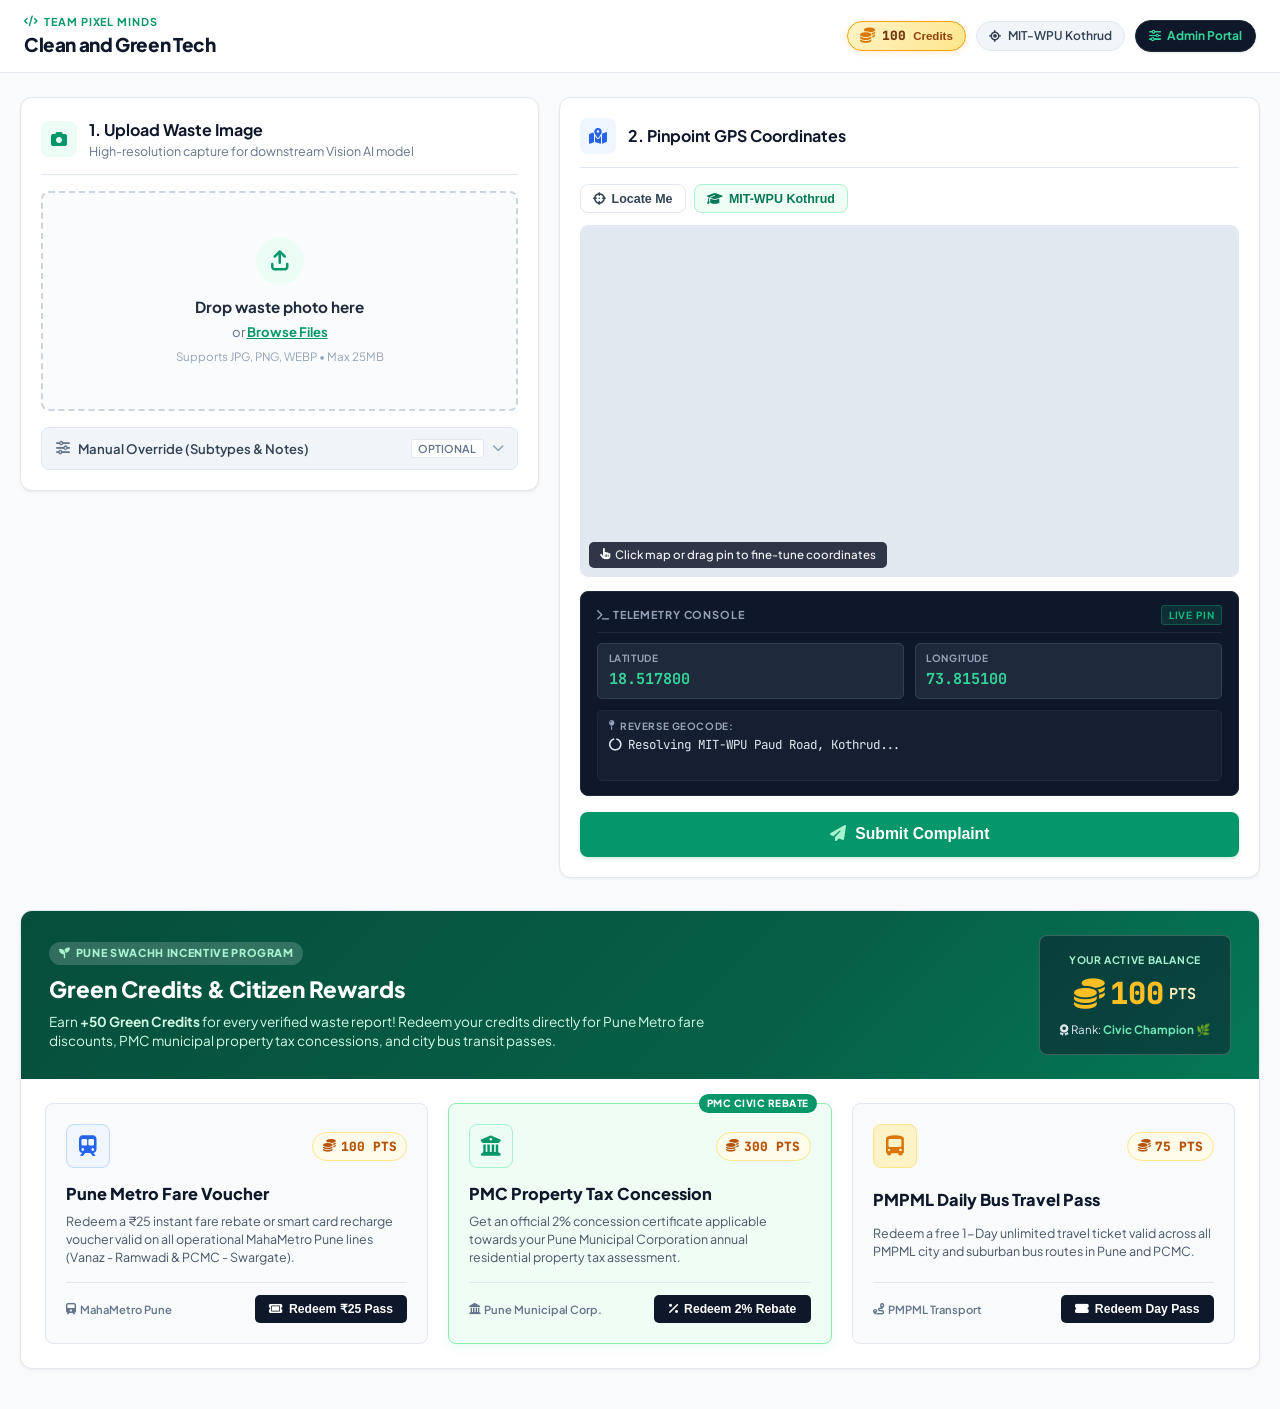
==== front end/index.html @ ad5214ac "Initial prototype release" ====
<!DOCTYPE html>
<html lang="en">
<head>
  <meta charset="UTF-8" />
  <meta name="viewport" content="width=device-width, initial-scale=1.0" />
  <title>Clean and Green Tech | Team Pixel Minds</title>

  <!-- Google Fonts: Plus Jakarta Sans & JetBrains Mono -->
  <link rel="preconnect" href="https://fonts.googleapis.com">
  <link rel="preconnect" href="https://fonts.gstatic.com" crossorigin>
  <link href="https://fonts.googleapis.com/css2?family=JetBrains+Mono:wght@400;500;700&family=Plus+Jakarta+Sans:wght@400;500;600;700;800&display=swap" rel="stylesheet">

  <!-- Leaflet CSS for OpenStreetMap -->
  <link rel="stylesheet" href="https://unpkg.com/leaflet@1.9.4/dist/leaflet.css" integrity="sha256-p4NxAoJBhIIN+hmNHrzRCf9tD/miZyoHS5obTRR9BMY=" crossorigin="" />

  <!-- Font Awesome Icons -->
  <link rel="stylesheet" href="https://cdnjs.cloudflare.com/ajax/libs/font-awesome/6.4.0/css/all.min.css" />

  <!-- Custom Stylesheet -->
  <link rel="stylesheet" href="style.css" />
</head>
<body>

  <!-- Top Navigation Header -->
  <header class="navbar">
    <div class="nav-container">
      <div class="brand">
        <div class="brand-text">
          <div class="team-tag">
            <i class="fa-solid fa-code"></i> TEAM PIXEL MINDS
          </div>
          <h1 class="brand-title">Clean and Green Tech</h1>
        </div>
      </div>
      
      <div class="nav-status-group">
        <button type="button" class="nav-credits-btn" id="btn-nav-credits" title="View & Redeem Green Credits">
          <i class="fa-solid fa-coins credits-coin-icon"></i>
          <span class="credits-count" id="nav-credit-balance">100</span>
          <span class="credits-label">Credits</span>
        </button>

        <div class="nav-location-badge">
          <i class="fa-solid fa-location-crosshairs"></i>
          <span>MIT-WPU Kothrud</span>
        </div>
        <a href="admin.html" class="nav-admin-link">
          <i class="fa-solid fa-sliders"></i> Admin Portal
        </a>
      </div>
    </div>
  </header>

  <!-- Main Content Layout -->
  <main class="main-container">

    <form id="report-form" class="dashboard-grid">

      <!-- LEFT COLUMN: Photo Upload & Vision AI Pipeline -->
      <section class="card upload-card">
        <div class="card-header">
          <div class="header-icon"><i class="fa-solid fa-camera"></i></div>
          <div>
            <h3>1. Upload Waste Image</h3>
            <p>High-resolution capture for downstream Vision AI model</p>
          </div>
        </div>

        <!-- Drag & Drop Zone -->
        <div class="upload-dropzone" id="drop-zone">
          <input type="file" id="photo-input" accept="image/*" class="file-input-hidden" />
          
          <div class="dropzone-content" id="dropzone-prompt">
            <div class="upload-icon-circle">
              <i class="fa-solid fa-arrow-up-from-bracket"></i>
            </div>
            <h4>Drop waste photo here</h4>
            <p>or <button type="button" class="btn-browse" id="btn-browse">Browse Files</button></p>
            <div class="dropzone-meta">Supports JPG, PNG, WEBP &bull; Max 25MB</div>
          </div>

          <!-- Preview Container (Hidden initially) -->
          <div class="preview-container hidden" id="preview-container">
            <img id="image-preview" src="" alt="Waste Preview" />
            <div class="preview-overlay">
              <div class="preview-details">
                <span id="preview-filename" class="filename-badge">photo.jpg</span>
                <span id="preview-filesize" class="filesize-badge">2.4 MB</span>
              </div>
              <button type="button" class="btn-remove-photo" id="btn-remove-photo" title="Remove photo">
                <i class="fa-solid fa-trash-can"></i> Remove
              </button>
            </div>
          </div>
        </div>

        <!-- EXIF GPS Notification Badge (If photo has GPS metadata) -->
        <div class="gps-photo-alert hidden" id="gps-photo-alert">
          <i class="fa-solid fa-satellite-dish"></i>
          <div>
            <strong>Photo GPS Tag Found!</strong>
            <p id="gps-photo-coords">Lat: --, Lon: --</p>
          </div>
          <button type="button" class="btn-apply-exif" id="btn-apply-exif">Sync to Pin</button>
        </div>

        <!-- Advanced Manual Classification Toggle (HIDDEN UNTIL CLICKED) -->
        <div class="advanced-section">
          <button type="button" class="btn-advanced-toggle" id="btn-toggle-advanced" aria-expanded="false">
            <span class="btn-adv-left">
              <i class="fa-solid fa-sliders"></i>
              <span>Manual Override (Subtypes & Notes)</span>
            </span>
            <span class="btn-adv-right">
              <span class="optional-tag">Optional</span>
              <i class="fa-solid fa-chevron-down chevron-icon" id="advanced-chevron"></i>
            </span>
          </button>

          <!-- Hidden Drawer for Subtypes & Notes -->
          <div class="advanced-drawer hidden" id="advanced-drawer">
            <div class="form-group">
              <label for="waste-category"><i class="fa-solid fa-tag"></i> Waste Management Subtype</label>
              <select id="waste-category" class="tech-select">
                <option value="Auto-Detect (Vision AI)" selected>Auto-Detect via Vision AI (Recommended)</option>
                <option value="Single-Use Plastic (SUP)">Single-Use Plastic (SUP / PET / HDPE)</option>
                <option value="Municipal Solid Waste (MSW)">Municipal Solid Waste (MSW) - Mixed Litter</option>
                <option value="Biodegradable / Organic">Organic & Wet Food Waste</option>
                <option value="Overflowing Dustbin / Community Bin">Overflowing Municipal Dustbin</option>
                <option value="Construction & Demolition (C&D)">Construction & Demolition Debris</option>
                <option value="E-Waste / Hazardous">E-Waste / Biomedical / Hazardous</option>
              </select>
            </div>

            <div class="form-group">
              <label for="waste-notes"><i class="fa-solid fa-align-left"></i> Extra Landmark / Context Notes</label>
              <textarea id="waste-notes" rows="2" placeholder="e.g. Near MIT-WPU Gate 3, Paud Road pavement..."></textarea>
            </div>
          </div>
        </div>

      </section>

      <!-- RIGHT COLUMN: GPS Interactive Map -->
      <section class="card map-card">
        <div class="card-header">
          <div class="header-icon map-icon"><i class="fa-solid fa-map-location-dot"></i></div>
          <div>
            <h3>2. Pinpoint GPS Coordinates</h3>
          </div>
        </div>

        <!-- Map Controls Bar -->
        <div class="map-controls">
          <button type="button" class="control-btn" id="btn-locate-me" title="Use current device GPS">
            <i class="fa-solid fa-crosshairs"></i> Locate Me
          </button>
          <button type="button" class="control-btn active-location" id="btn-reset-mit" title="Reset map to MIT-WPU Kothrud">
            <i class="fa-solid fa-graduation-cap"></i> MIT-WPU Kothrud
          </button>
        </div>

        <!-- Interactive Map Element -->
        <div class="map-wrapper">
          <div id="map"></div>
          <div class="map-hint">
            <i class="fa-solid fa-hand-pointer"></i> Click map or drag pin to fine-tune coordinates
          </div>
        </div>

        <!-- Tech Coordinates Console -->
        <div class="coords-console">
          <div class="console-header">
            <span><i class="fa-solid fa-terminal"></i> TELEMETRY CONSOLE</span>
            <span class="live-tag">LIVE PIN</span>
          </div>

          <div class="coordinates-grid">
            <div class="coord-item">
              <span class="coord-label">LATITUDE</span>
              <span class="coord-val mono" id="lat-val">18.517800</span>
            </div>
            <div class="coord-item">
              <span class="coord-label">LONGITUDE</span>
              <span class="coord-val mono" id="lng-val">73.815100</span>
            </div>
          </div>

          <div class="address-box">
            <div class="address-header">
              <span class="address-label"><i class="fa-solid fa-map-pin"></i> REVERSE GEOCODE:</span>
            </div>
            <p id="resolved-address" class="address-text mono">
              <i class="fa-solid fa-circle-notch fa-spin"></i> Resolving MIT-WPU Paud Road, Kothrud...
            </p>
          </div>
        </div>

        <!-- Submit Button Section -->
        <div class="submit-action-row">
          <button type="submit" class="btn-submit" id="btn-submit">
            <span class="btn-submit-icon"><i class="fa-solid fa-paper-plane"></i></span>
            <span class="btn-submit-text">Submit Complaint</span>
          </button>
        </div>
      </section>

    </form>

    <!-- Civic Rewards & Incentives Hub -->
    <section class="rewards-section" id="rewards-hub">
      <div class="rewards-banner">
        <div class="rewards-banner-content">
          <div class="rewards-badge-pill">
            <i class="fa-solid fa-seedling"></i> PUNE SWACHH INCENTIVE PROGRAM
          </div>
          <h2>Green Credits & Citizen Rewards</h2>
          <p>Earn <strong>+50 Green Credits</strong> for every verified waste report! Redeem your credits directly for Pune Metro fare discounts, PMC municipal property tax concessions, and city bus transit passes.</p>
        </div>
        <div class="rewards-balance-card">
          <div class="balance-label">YOUR ACTIVE BALANCE</div>
          <div class="balance-number">
            <i class="fa-solid fa-coins"></i>
            <span id="rewards-section-balance">100</span>
            <span class="balance-unit">PTS</span>
          </div>
          <div class="balance-meta">
            <i class="fa-solid fa-award"></i> Rank: <span class="tier-name">Civic Champion 🌿</span>
          </div>
        </div>
      </div>

      <!-- Redemption Marketplace -->
      <div class="rewards-grid">
        <!-- Metro Card / Fare Reward -->
        <div class="reward-item-card">
          <div class="reward-card-top">
            <div class="reward-icon metro"><i class="fa-solid fa-train-subway"></i></div>
            <span class="reward-cost"><i class="fa-solid fa-coins"></i> 100 PTS</span>
          </div>
          <h4 class="reward-title">Pune Metro Fare Voucher</h4>
          <p class="reward-desc">Redeem a ₹25 instant fare rebate or smart card recharge voucher valid on all operational MahaMetro Pune lines (Vanaz - Ramwadi & PCMC - Swargate).</p>
          <div class="reward-footer">
            <span class="reward-sponsor"><i class="fa-solid fa-train"></i> MahaMetro Pune</span>
            <button type="button" class="btn-redeem" data-reward="metro" data-cost="100">
              <i class="fa-solid fa-ticket"></i> Redeem ₹25 Pass
            </button>
          </div>
        </div>

        <!-- PMC Property Tax Concession -->
        <div class="reward-item-card featured">
          <div class="reward-featured-tag">PMC CIVIC REBATE</div>
          <div class="reward-card-top">
            <div class="reward-icon tax"><i class="fa-solid fa-building-columns"></i></div>
            <span class="reward-cost"><i class="fa-solid fa-coins"></i> 300 PTS</span>
          </div>
          <h4 class="reward-title">PMC Property Tax Concession</h4>
          <p class="reward-desc">Get an official 2% concession certificate applicable towards your Pune Municipal Corporation annual residential property tax assessment.</p>
          <div class="reward-footer">
            <span class="reward-sponsor"><i class="fa-solid fa-landmark"></i> Pune Municipal Corp.</span>
            <button type="button" class="btn-redeem" data-reward="tax" data-cost="300">
              <i class="fa-solid fa-percent"></i> Redeem 2% Rebate
            </button>
          </div>
        </div>

        <!-- PMPML Bus Pass -->
        <div class="reward-item-card">
          <div class="reward-card-top">
            <div class="reward-icon bus"><i class="fa-solid fa-bus-simple"></i></div>
            <span class="reward-cost"><i class="fa-solid fa-coins"></i> 75 PTS</span>
          </div>
          <h4 class="reward-title">PMPML Daily Bus Travel Pass</h4>
          <p class="reward-desc">Redeem a free 1-Day unlimited travel ticket valid across all PMPML city and suburban bus routes in Pune and PCMC.</p>
          <div class="reward-footer">
            <span class="reward-sponsor"><i class="fa-solid fa-route"></i> PMPML Transport</span>
            <button type="button" class="btn-redeem" data-reward="bus" data-cost="75">
              <i class="fa-solid fa-ticket-simple"></i> Redeem Day Pass
            </button>
          </div>
        </div>
      </div>
    </section>
  </main>

  <!-- Success / Complaint Summary Modal Dialog -->
  <div class="modal-backdrop hidden" id="report-modal">
    <div class="modal-card">
      <div class="modal-header">
        <div class="modal-badge-success">
          <i class="fa-solid fa-check"></i>
        </div>
        <div>
          <div class="modal-team-tag">TEAM PIXEL MINDS // CLEAN & GREEN TECH</div>
          <h3>Complaint Submitted Successfully</h3>
        </div>
        <button type="button" class="modal-close" id="btn-modal-close" aria-label="Close">&times;</button>
      </div>

      <div class="modal-body" id="modal-content">
        <!-- Injected via JavaScript -->
      </div>

      <div class="modal-footer" style="justify-content: flex-end;">
        <button type="button" class="btn-primary" id="btn-modal-done" style="width: 100%;">
          <i class="fa-solid fa-check"></i> Done (Report Another Spot)
        </button>
      </div>
    </div>
  </div>

  <!-- Voucher / Reward Redeemed Modal Dialog -->
  <div class="modal-backdrop hidden" id="voucher-modal">
    <div class="modal-card voucher-modal-card">
      <div class="modal-header">
        <div class="modal-badge-success" style="background: #fef3c7; border-color: #fcd34d; color: #b45309;">
          <i class="fa-solid fa-gift"></i>
        </div>
        <div>
          <div class="modal-team-tag">PUNE SWACHH REWARDS // CIVIC INCENTIVE</div>
          <h3 id="voucher-modal-title">Reward Voucher Generated!</h3>
        </div>
        <button type="button" class="modal-close" id="btn-voucher-close" aria-label="Close">&times;</button>
      </div>

      <div class="modal-body" id="voucher-modal-content">
        <!-- Injected via JavaScript -->
      </div>

      <div class="modal-footer" style="display: flex; justify-content: space-between; gap: 0.75rem;">
        <button type="button" class="btn-copy-code" id="btn-copy-voucher">
          <i class="fa-solid fa-copy"></i> Copy Voucher Code
        </button>
        <button type="button" class="btn-primary" id="btn-voucher-done">
          Done
        </button>
      </div>
    </div>
  </div>

  <!-- Leaflet JS -->
  <script src="https://unpkg.com/leaflet@1.9.4/dist/leaflet.js" integrity="sha256-20nQCchB9co0qIjJZRGuk2/Z9VM+kNiyxNV1lvTlZBo=" crossorigin=""></script>
  <!-- Exifr JS for reading GPS tags if present in uploaded photos -->
  <script src="https://cdn.jsdelivr.net/npm/exifr/dist/full.umd.js"></script>
  <!-- Application JS (Cache Busted) -->
  <script src="app.js?v=3.0"></script>
</body>
</html>
---- front end/style.css ----
/* ==========================================================================
   Clean and Green Tech — Team Pixel Minds
   Engineering-Grade Geo-Spatial Waste Spotter Interface
   ========================================================================== */

:root {
  --primary: #059669;
  --primary-dark: #047857;
  --primary-light: #ecfdf5;
  --primary-border: #a7f3d0;
  --primary-glow: rgba(5, 150, 105, 0.15);

  --slate-900: #0f172a;
  --slate-800: #1e293b;
  --slate-700: #334155;
  --slate-600: #475569;
  --slate-500: #64748b;
  --slate-400: #94a3b8;
  --slate-200: #e2e8f0;
  --slate-100: #f1f5f9;
  --slate-50:  #f8fafc;

  --accent-blue: #2563eb;
  --accent-amber: #d97706;
  --accent-amber-light: #fef3c7;
  --danger: #dc2626;

  --font-sans: 'Plus Jakarta Sans', -apple-system, BlinkMacSystemFont, 'Segoe UI', Roboto, sans-serif;
  --font-mono: 'JetBrains Mono', 'SFMono-Regular', Consolas, Menlo, monospace;

  --radius-lg: 12px;
  --radius-md: 8px;
  --radius-sm: 5px;

  --shadow-card: 0 1px 3px 0 rgba(15, 23, 42, 0.06), 0 1px 2px -1px rgba(15, 23, 42, 0.04);
  --shadow-hover: 0 4px 12px -2px rgba(15, 23, 42, 0.08), 0 2px 4px -2px rgba(15, 23, 42, 0.04);
  --shadow-modal: 0 20px 25px -5px rgba(15, 23, 42, 0.15), 0 8px 10px -6px rgba(15, 23, 42, 0.1);
}

* {
  box-sizing: border-box;
  margin: 0;
  padding: 0;
}

body {
  font-family: var(--font-sans);
  background-color: var(--slate-50);
  color: var(--slate-900);
  line-height: 1.5;
  min-height: 100vh;
  display: flex;
  flex-direction: column;
  -webkit-font-smoothing: antialiased;
}

.mono {
  font-family: var(--font-mono);
}

/* ==========================================================================
   Header & Navbar
   ========================================================================== */
.navbar {
  background: #ffffff;
  border-bottom: 1px solid var(--slate-200);
  padding: 0.85rem 1.5rem;
  position: sticky;
  top: 0;
  z-index: 1000;
}

.nav-container {
  max-width: 1280px;
  margin: 0 auto;
  display: flex;
  align-items: center;
  justify-content: space-between;
}

.brand {
  display: flex;
  align-items: center;
  gap: 0.85rem;
}

.brand-badge {
  width: 38px;
  height: 38px;
  background: var(--slate-900);
  color: #10b981;
  border-radius: var(--radius-md);
  display: flex;
  align-items: center;
  justify-content: center;
  font-size: 1.15rem;
  border: 1px solid var(--slate-700);
  box-shadow: 0 2px 5px rgba(0,0,0,0.08);
}

.team-tag {
  font-size: 0.68rem;
  font-weight: 700;
  letter-spacing: 0.08em;
  color: var(--primary);
  display: flex;
  align-items: center;
  gap: 0.35rem;
  text-transform: uppercase;
}

.brand-title {
  font-size: 1.18rem;
  font-weight: 800;
  color: var(--slate-900);
  letter-spacing: -0.02em;
}

.nav-status-group {
  display: flex;
  align-items: center;
  gap: 0.65rem;
}

.nav-location-badge {
  display: flex;
  align-items: center;
  gap: 0.4rem;
  background: var(--slate-100);
  border: 1px solid var(--slate-200);
  color: var(--slate-700);
  font-size: 0.75rem;
  font-weight: 600;
  padding: 0.3rem 0.75rem;
  border-radius: 999px;
}

.nav-admin-link {
  text-decoration: none;
  display: flex;
  align-items: center;
  gap: 0.4rem;
  background: var(--slate-900);
  border: 1px solid var(--slate-800);
  color: #34d399;
  font-size: 0.75rem;
  font-weight: 700;
  padding: 0.35rem 0.8rem;
  border-radius: 999px;
  box-shadow: 0 1px 3px rgba(0,0,0,0.1);
  transition: all 0.12s ease;
}

.nav-admin-link:hover {
  background: #047857;
  color: #ffffff;
}

/* ==========================================================================
   Main Container
   ========================================================================== */
.main-container {
  max-width: 1280px;
  margin: 1.5rem auto 2.5rem;
  padding: 0 1.25rem;
  flex: 1;
  width: 100%;
}

/* ==========================================================================
   2-Column Layout
   ========================================================================== */
.dashboard-grid {
  display: grid;
  grid-template-columns: 1fr 1.35fr;
  gap: 1.25rem;
  align-items: start;
}

@media (max-width: 960px) {
  .dashboard-grid {
    grid-template-columns: 1fr;
  }
}

/* Cards */
.card {
  background: #ffffff;
  border: 1px solid var(--slate-200);
  border-radius: var(--radius-lg);
  padding: 1.25rem;
  box-shadow: var(--shadow-card);
}

.card-header {
  display: flex;
  align-items: center;
  gap: 0.75rem;
  margin-bottom: 1rem;
  padding-bottom: 0.85rem;
  border-bottom: 1px solid var(--slate-200);
}

.header-icon {
  width: 36px;
  height: 36px;
  background: var(--primary-light);
  color: var(--primary);
  border-radius: var(--radius-md);
  display: flex;
  align-items: center;
  justify-content: center;
  font-size: 1rem;
}

.header-icon.map-icon {
  background: #eff6ff;
  color: var(--accent-blue);
}

.card-header h3 {
  font-size: 1rem;
  font-weight: 700;
  color: var(--slate-900);
}

.card-header p {
  font-size: 0.78rem;
  color: var(--slate-500);
}

/* ==========================================================================
   Drop Zone & Photo Upload
   ========================================================================== */
.upload-dropzone {
  border: 2px dashed #cbd5e1;
  border-radius: var(--radius-md);
  padding: 1.75rem 1rem;
  text-align: center;
  background-color: #fafbfc;
  cursor: pointer;
  transition: all 0.15s ease-out;
  position: relative;
  overflow: hidden;
  min-height: 220px;
  display: flex;
  align-items: center;
  justify-content: center;
}

.upload-dropzone:hover {
  border-color: var(--primary);
  background-color: #f0fdf4;
}

.upload-dropzone.drag-active {
  border-color: var(--primary);
  background-color: #ecfdf5;
  transform: scale(0.99);
}

.file-input-hidden {
  display: none;
}

.upload-icon-circle {
  width: 48px;
  height: 48px;
  margin: 0 auto 0.65rem;
  background: var(--primary-light);
  color: var(--primary);
  border-radius: 50%;
  display: flex;
  align-items: center;
  justify-content: center;
  font-size: 1.25rem;
}

.dropzone-content h4 {
  font-size: 0.95rem;
  font-weight: 700;
  color: var(--slate-800);
  margin-bottom: 0.2rem;
}

.dropzone-content p {
  font-size: 0.82rem;
  color: var(--slate-500);
}

.btn-browse {
  background: none;
  border: none;
  color: var(--primary);
  font-weight: 700;
  font-family: inherit;
  font-size: inherit;
  text-decoration: underline;
  cursor: pointer;
}

.dropzone-meta {
  font-size: 0.72rem;
  color: var(--slate-400);
  margin-top: 0.4rem;
}

/* Preview Area */
.preview-container {
  width: 100%;
}

.preview-container img {
  width: 100%;
  max-height: 240px;
  object-fit: cover;
  border-radius: var(--radius-sm);
  display: block;
}

.preview-overlay {
  display: flex;
  justify-content: space-between;
  align-items: center;
  margin-top: 0.6rem;
  padding: 0.45rem 0.65rem;
  background: var(--slate-100);
  border-radius: var(--radius-sm);
  border: 1px solid var(--slate-200);
}

.preview-details {
  display: flex;
  gap: 0.5rem;
  align-items: center;
  overflow: hidden;
}

.filename-badge {
  font-size: 0.75rem;
  font-weight: 600;
  color: var(--slate-700);
  white-space: nowrap;
  overflow: hidden;
  text-overflow: ellipsis;
  max-width: 150px;
}

.filesize-badge {
  font-family: var(--font-mono);
  font-size: 0.7rem;
  background: var(--slate-200);
  padding: 0.1rem 0.35rem;
  border-radius: 3px;
  color: var(--slate-600);
}

.btn-remove-photo {
  background: #fee2e2;
  color: var(--danger);
  border: 1px solid #fecaca;
  padding: 0.25rem 0.55rem;
  border-radius: var(--radius-sm);
  font-size: 0.72rem;
  font-weight: 600;
  cursor: pointer;
  transition: all 0.1s ease;
}

.btn-remove-photo:hover {
  background: #fca5a5;
  color: #991b1b;
}

.btn-remove-photo:active {
  transform: scale(0.96);
}

/* GPS Photo Alert */
.gps-photo-alert {
  display: flex;
  align-items: center;
  justify-content: space-between;
  background: var(--accent-amber-light);
  border: 1px solid #fde68a;
  padding: 0.65rem 0.85rem;
  border-radius: var(--radius-md);
  margin-top: 0.85rem;
  gap: 0.75rem;
}

.gps-photo-alert i {
  font-size: 1.1rem;
  color: var(--accent-amber);
}

.gps-photo-alert strong {
  display: block;
  font-size: 0.78rem;
  color: #92400e;
}

.gps-photo-alert p {
  font-family: var(--font-mono);
  font-size: 0.72rem;
  color: #b45309;
}

.btn-apply-exif {
  background: var(--accent-amber);
  color: white;
  border: none;
  padding: 0.3rem 0.65rem;
  border-radius: var(--radius-sm);
  font-size: 0.72rem;
  font-weight: 700;
  cursor: pointer;
  white-space: nowrap;
  transition: transform 0.08s ease;
}

.btn-apply-exif:active {
  transform: scale(0.95);
}

/* ==========================================================================
   Advanced Accordion Toggle Button
   ========================================================================== */
.advanced-section {
  margin-top: 1rem;
}

.btn-advanced-toggle {
  width: 100%;
  display: flex;
  align-items: center;
  justify-content: space-between;
  background: var(--slate-100);
  border: 1px solid var(--slate-200);
  border-radius: var(--radius-md);
  padding: 0.7rem 0.85rem;
  cursor: pointer;
  font-family: inherit;
  font-size: 0.82rem;
  font-weight: 600;
  color: var(--slate-700);
  transition: all 0.12s cubic-bezier(0.16, 1, 0.3, 1);
}

.btn-advanced-toggle:hover {
  background: #e2e8f0;
  color: var(--slate-900);
}

.btn-advanced-toggle:active {
  transform: scale(0.99);
}

.btn-adv-left {
  display: flex;
  align-items: center;
  gap: 0.5rem;
}

.btn-adv-left i {
  color: var(--slate-500);
  font-size: 0.9rem;
}

.btn-adv-right {
  display: flex;
  align-items: center;
  gap: 0.5rem;
}

.optional-tag {
  font-size: 0.68rem;
  font-weight: 600;
  text-transform: uppercase;
  background: #ffffff;
  color: var(--slate-500);
  border: 1px solid var(--slate-200);
  padding: 0.1rem 0.4rem;
  border-radius: 3px;
}

.chevron-icon {
  font-size: 0.75rem;
  color: var(--slate-400);
  transition: transform 0.2s cubic-bezier(0.34, 1.56, 0.64, 1);
}

.chevron-icon.rotate-180 {
  transform: rotate(180deg);
}

/* Hidden Drawer for Subtypes & Notes */
.advanced-drawer {
  background: #fafbfc;
  border: 1px solid var(--slate-200);
  border-top: none;
  border-radius: 0 0 var(--radius-md) var(--radius-md);
  padding: 1rem 0.85rem;
  display: flex;
  flex-direction: column;
  gap: 0.85rem;
  animation: drawerSlide 0.18s cubic-bezier(0.16, 1, 0.3, 1);
}

@keyframes drawerSlide {
  from { opacity: 0; transform: translateY(-6px); }
  to { opacity: 1; transform: translateY(0); }
}

.form-group {
  display: flex;
  flex-direction: column;
  gap: 0.35rem;
}

.form-group label {
  font-size: 0.78rem;
  font-weight: 700;
  color: var(--slate-700);
  display: flex;
  align-items: center;
  gap: 0.35rem;
}

.tech-select,
textarea {
  width: 100%;
  padding: 0.55rem 0.75rem;
  border: 1px solid var(--slate-200);
  border-radius: var(--radius-sm);
  font-family: inherit;
  font-size: 0.82rem;
  color: var(--slate-900);
  background-color: #ffffff;
  transition: border-color 0.12s ease, box-shadow 0.12s ease;
}

.tech-select:focus,
textarea:focus {
  outline: none;
  border-color: var(--primary);
  box-shadow: 0 0 0 2px var(--primary-glow);
}

/* ==========================================================================
   Map & Coordinates Console
   ========================================================================== */
.map-controls {
  display: flex;
  gap: 0.5rem;
  margin-bottom: 0.75rem;
}

.control-btn {
  background-color: #ffffff;
  border: 1px solid var(--slate-200);
  padding: 0.4rem 0.75rem;
  border-radius: var(--radius-md);
  font-size: 0.78rem;
  font-weight: 600;
  color: var(--slate-700);
  cursor: pointer;
  display: flex;
  align-items: center;
  gap: 0.4rem;
  transition: all 0.08s cubic-bezier(0.2, 0.8, 0.2, 1);
}

.control-btn:hover {
  background-color: var(--slate-100);
  color: var(--slate-900);
}

.control-btn:active {
  transform: translateY(1px) scale(0.97);
}

.control-btn.active-location {
  background-color: #f0fdf4;
  border-color: var(--primary-border);
  color: var(--primary-dark);
}

.map-wrapper {
  position: relative;
  border-radius: var(--radius-md);
  overflow: hidden;
  border: 1px solid var(--slate-200);
}

#map {
  width: 100%;
  height: 350px;
  background-color: #e2e8f0;
}

.map-hint {
  position: absolute;
  bottom: 8px;
  left: 8px;
  background: rgba(15, 23, 42, 0.85);
  backdrop-filter: blur(4px);
  color: #f8fafc;
  padding: 0.28rem 0.65rem;
  border-radius: var(--radius-sm);
  font-size: 0.72rem;
  font-weight: 500;
  pointer-events: none;
  z-index: 800;
  display: flex;
  align-items: center;
  gap: 0.35rem;
}

/* Telemetry Coordinates Console */
.coords-console {
  margin-top: 0.85rem;
  background: var(--slate-900);
  color: #f8fafc;
  border-radius: var(--radius-md);
  padding: 0.85rem 1rem;
  border: 1px solid var(--slate-800);
}

.console-header {
  display: flex;
  justify-content: space-between;
  align-items: center;
  font-size: 0.68rem;
  font-weight: 700;
  letter-spacing: 0.08em;
  color: var(--slate-400);
  margin-bottom: 0.65rem;
  padding-bottom: 0.4rem;
  border-bottom: 1px solid var(--slate-800);
}

.live-tag {
  color: #10b981;
  background: rgba(16, 185, 129, 0.15);
  border: 1px solid rgba(16, 185, 129, 0.3);
  padding: 0.1rem 0.4rem;
  border-radius: 3px;
  font-size: 0.62rem;
}

.coordinates-grid {
  display: grid;
  grid-template-columns: 1fr 1fr;
  gap: 0.65rem;
  margin-bottom: 0.65rem;
}

.coord-item {
  background: var(--slate-800);
  border: 1px solid #334155;
  padding: 0.45rem 0.65rem;
  border-radius: var(--radius-sm);
}

.coord-label {
  font-size: 0.62rem;
  font-weight: 700;
  color: var(--slate-400);
  letter-spacing: 0.06em;
  display: block;
}

.coord-val {
  font-size: 0.95rem;
  font-weight: 700;
  color: #34d399;
}

.address-box {
  background: rgba(30, 41, 59, 0.5);
  border-radius: var(--radius-sm);
  padding: 0.5rem 0.65rem;
  border: 1px solid var(--slate-800);
}

.address-label {
  font-size: 0.62rem;
  font-weight: 700;
  color: var(--slate-400);
  letter-spacing: 0.06em;
  display: flex;
  align-items: center;
  gap: 0.3rem;
  margin-bottom: 0.2rem;
}

.address-text {
  font-size: 0.78rem;
  color: #e2e8f0;
  min-height: 2.2rem;
  line-height: 1.35;
}

/* ==========================================================================
   Submit Complaint Button (Snappy microphysics)
   ========================================================================== */
.submit-action-row {
  margin-top: 1rem;
}

.btn-submit {
  width: 100%;
  padding: 0.85rem 1.25rem;
  background: var(--primary);
  color: #ffffff;
  border: none;
  border-radius: var(--radius-md);
  font-size: 0.98rem;
  font-weight: 700;
  cursor: pointer;
  display: flex;
  align-items: center;
  justify-content: center;
  gap: 0.6rem;
  box-shadow: 0 2px 4px rgba(5, 150, 105, 0.2);
  transition: transform 0.08s cubic-bezier(0.2, 0.8, 0.2, 1), background-color 0.12s ease;
}

.btn-submit:hover {
  background: var(--primary-dark);
}

.btn-submit:active {
  transform: translateY(2px) scale(0.985);
  box-shadow: 0 1px 2px rgba(5, 150, 105, 0.1);
}

.btn-submit-icon {
  font-size: 1rem;
  color: #a7f3d0;
}

/* ==========================================================================
   Snappy Micro-Loading Screen
   ========================================================================== */
.modal-backdrop {
  position: fixed;
  inset: 0;
  background: rgba(15, 23, 42, 0.7);
  backdrop-filter: blur(5px);
  display: flex;
  align-items: center;
  justify-content: center;
  z-index: 2000;
  padding: 1rem;
}

.loading-card {
  background: var(--slate-900);
  border: 1px solid var(--slate-700);
  width: 100%;
  max-width: 440px;
  border-radius: var(--radius-lg);
  padding: 1.75rem 1.5rem;
  box-shadow: var(--shadow-modal);
  text-align: center;
  animation: quickPop 0.15s cubic-bezier(0.16, 1, 0.3, 1);
}

@keyframes quickPop {
  from { opacity: 0; transform: scale(0.96); }
  to { opacity: 1; transform: scale(1); }
}

.loading-radar {
  position: relative;
  width: 64px;
  height: 64px;
  margin: 0 auto 1rem;
  display: flex;
  align-items: center;
  justify-content: center;
}

.radar-circle {
  position: absolute;
  inset: 0;
  border: 2px solid var(--primary);
  border-radius: 50%;
  animation: radarPulse 1.2s infinite ease-out;
}

.radar-circle.circle-2 {
  animation-delay: 0.5s;
}

@keyframes radarPulse {
  0% { transform: scale(0.4); opacity: 1; }
  100% { transform: scale(1.3); opacity: 0; }
}

.loader-brain-icon {
  font-size: 1.4rem;
  color: #34d399;
  z-index: 2;
}

.loading-title {
  font-size: 1.05rem;
  font-weight: 700;
  color: #ffffff;
  margin-bottom: 0.25rem;
}

.loading-desc {
  font-size: 0.78rem;
  color: var(--slate-400);
  margin-bottom: 1rem;
}

.progress-bar-track {
  width: 100%;
  height: 6px;
  background: var(--slate-800);
  border-radius: 999px;
  overflow: hidden;
  margin-bottom: 1rem;
}

.progress-bar-fill {
  height: 100%;
  width: 0%;
  background: linear-gradient(90deg, #10b981, #34d399);
  transition: width 0.25s cubic-bezier(0.4, 0, 0.2, 1);
}

.loading-terminal {
  background: #090d16;
  border: 1px solid #1e293b;
  border-radius: var(--radius-sm);
  padding: 0.6rem 0.75rem;
  font-size: 0.72rem;
  color: #10b981;
  text-align: left;
  line-height: 1.4;
  min-height: 48px;
}

/* ==========================================================================
   Complaint Summary Modal Dialog
   ========================================================================== */
.modal-card {
  background: #ffffff;
  width: 100%;
  max-width: 520px;
  border-radius: var(--radius-lg);
  box-shadow: var(--shadow-modal);
  overflow: hidden;
  animation: quickPop 0.18s cubic-bezier(0.16, 1, 0.3, 1);
}

.modal-header {
  padding: 1rem 1.25rem;
  display: flex;
  align-items: center;
  gap: 0.75rem;
  border-bottom: 1px solid var(--slate-200);
  position: relative;
}

.modal-badge-success {
  width: 36px;
  height: 36px;
  background: #f0fdf4;
  border: 1px solid var(--primary-border);
  color: var(--primary);
  border-radius: 50%;
  display: flex;
  align-items: center;
  justify-content: center;
  font-size: 1rem;
}

.modal-team-tag {
  font-family: var(--font-mono);
  font-size: 0.65rem;
  font-weight: 700;
  color: var(--primary);
  letter-spacing: 0.05em;
}

.modal-header h3 {
  font-size: 1.05rem;
  font-weight: 700;
  color: var(--slate-900);
}

.modal-close {
  position: absolute;
  right: 1.25rem;
  top: 1rem;
  background: none;
  border: none;
  font-size: 1.4rem;
  color: var(--slate-400);
  cursor: pointer;
  line-height: 1;
}

.modal-close:hover {
  color: var(--slate-900);
}

.modal-body {
  padding: 1.25rem;
  max-height: 60vh;
  overflow-y: auto;
}

.modal-footer {
  padding: 0.85rem 1.25rem;
  background: var(--slate-50);
  border-top: 1px solid var(--slate-200);
  display: flex;
  justify-content: flex-end;
  gap: 0.65rem;
}

.btn-secondary {
  background: #ffffff;
  border: 1px solid var(--slate-200);
  color: var(--slate-700);
  padding: 0.45rem 0.85rem;
  border-radius: var(--radius-md);
  font-weight: 600;
  font-size: 0.82rem;
  cursor: pointer;
  transition: all 0.08s ease;
}

.btn-secondary:hover {
  background: var(--slate-100);
}

.btn-secondary:active {
  transform: scale(0.97);
}

.btn-primary {
  background: var(--primary);
  border: none;
  color: #ffffff;
  padding: 0.45rem 1.15rem;
  border-radius: var(--radius-md);
  font-weight: 600;
  font-size: 0.82rem;
  cursor: pointer;
  transition: all 0.08s ease;
}

.btn-primary:hover {
  background: var(--primary-dark);
}

.btn-primary:active {
  transform: scale(0.97);
}

.hidden {
  display: none !important;
}

/* Custom Marker Styling */
.custom-pin-icon {
  background: #dc2626;
  border: 2px solid white;
  color: white;
  width: 32px !important;
  height: 32px !important;
  border-radius: 50% 50% 50% 0;
  transform: rotate(-45deg);
  display: flex;
  align-items: center;
  justify-content: center;
  box-shadow: 0 4px 8px rgba(0, 0, 0, 0.25);
}

.custom-pin-icon i {
  transform: rotate(45deg);
  font-size: 13px;
}

/* ==========================================================================
   Civic Rewards & Green Credits System
   ========================================================================== */

/* Navbar Credits Button */
.nav-credits-btn {
  display: inline-flex;
  align-items: center;
  gap: 0.45rem;
  background: linear-gradient(135deg, #fef3c7 0%, #fde68a 100%);
  border: 1px solid #f59e0b;
  color: #92400e;
  padding: 0.35rem 0.75rem;
  border-radius: 999px;
  font-weight: 700;
  font-size: 0.8rem;
  cursor: pointer;
  transition: all 0.2s cubic-bezier(0.16, 1, 0.3, 1);
  box-shadow: 0 2px 6px rgba(245, 158, 11, 0.2);
}

.nav-credits-btn:hover {
  transform: translateY(-1px);
  box-shadow: 0 4px 12px rgba(245, 158, 11, 0.35);
  background: linear-gradient(135deg, #fde68a 0%, #fcd34d 100%);
}

.credits-coin-icon {
  color: #d97706;
  font-size: 0.95rem;
  animation: coinGlow 2.5s infinite ease-in-out;
}

@keyframes coinGlow {
  0%, 100% { transform: scale(1); }
  50% { transform: scale(1.18); filter: drop-shadow(0 0 4px #f59e0b); }
}

.credits-count {
  font-family: var(--font-mono);
  font-weight: 800;
  color: #78350f;
}

.credits-label {
  font-size: 0.72rem;
  color: #92400e;
}

/* Rewards Section Layout */
.rewards-section {
  margin-top: 2rem;
  background: #ffffff;
  border: 1px solid var(--slate-200);
  border-radius: var(--radius-lg);
  overflow: hidden;
  box-shadow: var(--shadow-card);
}

.rewards-banner {
  background: linear-gradient(135deg, #064e3b 0%, #065f46 60%, #047857 100%);
  color: #ffffff;
  padding: 1.5rem 1.75rem;
  display: flex;
  align-items: center;
  justify-content: space-between;
  flex-wrap: wrap;
  gap: 1.25rem;
}

.rewards-banner-content {
  max-width: 680px;
}

.rewards-badge-pill {
  display: inline-flex;
  align-items: center;
  gap: 0.35rem;
  background: rgba(255, 255, 255, 0.18);
  backdrop-filter: blur(4px);
  padding: 0.2rem 0.6rem;
  border-radius: 999px;
  font-size: 0.68rem;
  font-weight: 800;
  letter-spacing: 0.06em;
  color: #a7f3d0;
  margin-bottom: 0.5rem;
}

.rewards-banner h2 {
  font-size: 1.4rem;
  font-weight: 800;
  margin-bottom: 0.35rem;
  color: #ffffff;
}

.rewards-banner p {
  font-size: 0.85rem;
  color: #d1fae5;
  line-height: 1.45;
}

.rewards-balance-card {
  background: rgba(15, 23, 42, 0.5);
  border: 1px solid rgba(255, 255, 255, 0.2);
  border-radius: var(--radius-md);
  padding: 1rem 1.25rem;
  text-align: center;
  min-width: 190px;
}

.balance-label {
  font-size: 0.65rem;
  font-weight: 700;
  color: #a7f3d0;
  letter-spacing: 0.06em;
  margin-bottom: 0.25rem;
}

.balance-number {
  font-family: var(--font-mono);
  font-size: 1.9rem;
  font-weight: 800;
  color: #fbbf24;
  display: flex;
  align-items: center;
  justify-content: center;
  gap: 0.35rem;
}

.balance-unit {
  font-size: 0.95rem;
  color: #fef3c7;
  font-weight: 700;
}

.balance-meta {
  font-size: 0.72rem;
  color: #e2e8f0;
  margin-top: 0.25rem;
}

.tier-name {
  font-weight: 700;
  color: #6ee7b7;
}

/* Rewards Grid */
.rewards-grid {
  display: grid;
  grid-template-columns: repeat(3, 1fr);
  gap: 1.25rem;
  padding: 1.5rem;
}

@media (max-width: 900px) {
  .rewards-grid {
    grid-template-columns: 1fr;
  }
}

.reward-item-card {
  background: #f8fafc;
  border: 1px solid var(--slate-200);
  border-radius: var(--radius-md);
  padding: 1.25rem;
  display: flex;
  flex-direction: column;
  justify-content: space-between;
  position: relative;
  transition: all 0.2s ease;
}

.reward-item-card:hover {
  transform: translateY(-2px);
  box-shadow: 0 6px 16px rgba(0, 0, 0, 0.06);
  border-color: #cbd5e1;
}

.reward-item-card.featured {
  background: #f0fdf4;
  border-color: #86efac;
  box-shadow: 0 4px 12px rgba(16, 185, 129, 0.08);
}

.reward-featured-tag {
  position: absolute;
  top: -10px;
  right: 14px;
  background: #059669;
  color: #ffffff;
  font-size: 0.62rem;
  font-weight: 800;
  padding: 2px 8px;
  border-radius: 999px;
  letter-spacing: 0.05em;
}

.reward-card-top {
  display: flex;
  align-items: center;
  justify-content: space-between;
  margin-bottom: 0.85rem;
}

.reward-icon {
  width: 44px;
  height: 44px;
  border-radius: var(--radius-md);
  display: flex;
  align-items: center;
  justify-content: center;
  font-size: 1.25rem;
}

.reward-icon.metro {
  background: #eff6ff;
  color: #2563eb;
  border: 1px solid #bfdbfe;
}

.reward-icon.tax {
  background: #ecfdf5;
  color: #059669;
  border: 1px solid #a7f3d0;
}

.reward-icon.bus {
  background: #fef3c7;
  color: #d97706;
  border: 1px solid #fde68a;
}

.reward-cost {
  font-family: var(--font-mono);
  font-size: 0.8rem;
  font-weight: 800;
  color: #b45309;
  background: #fffbeb;
  border: 1px solid #fde68a;
  padding: 0.25rem 0.6rem;
  border-radius: 999px;
  display: inline-flex;
  align-items: center;
  gap: 0.3rem;
}

.reward-title {
  font-size: 1.02rem;
  font-weight: 800;
  color: var(--slate-900);
  margin-bottom: 0.35rem;
}

.reward-desc {
  font-size: 0.78rem;
  color: var(--slate-600);
  line-height: 1.45;
  margin-bottom: 1rem;
}

.reward-footer {
  display: flex;
  align-items: center;
  justify-content: space-between;
  gap: 0.5rem;
  padding-top: 0.75rem;
  border-top: 1px solid var(--slate-200);
}

.reward-sponsor {
  font-size: 0.7rem;
  color: var(--slate-500);
  font-weight: 600;
  display: flex;
  align-items: center;
  gap: 0.25rem;
}

.btn-redeem {
  background: var(--slate-900);
  color: #ffffff;
  border: none;
  font-size: 0.76rem;
  font-weight: 700;
  padding: 0.45rem 0.9rem;
  border-radius: var(--radius-sm);
  cursor: pointer;
  display: inline-flex;
  align-items: center;
  gap: 0.35rem;
  transition: all 0.15s ease;
}

.btn-redeem:hover:not(:disabled) {
  background: var(--primary);
  transform: translateY(-1px);
}

.btn-redeem:disabled {
  background: #e2e8f0;
  color: #94a3b8;
  cursor: not-allowed;
  border: 1px solid #cbd5e1;
}

/* Post-Submission Modal Credits Award Banner */
.credits-award-box {
  margin-top: 0.85rem;
  background: linear-gradient(135deg, #f0fdf4 0%, #dcfce7 100%);
  border: 1.5px dashed #22c55e;
  border-radius: var(--radius-md);
  padding: 0.75rem 1rem;
  text-align: center;
  animation: awardPulse 0.4s ease-out;
}

@keyframes awardPulse {
  0% { transform: scale(0.95); opacity: 0; }
  100% { transform: scale(1); opacity: 1; }
}

.credits-award-title {
  color: #15803d;
  font-weight: 800;
  font-size: 0.9rem;
  display: flex;
  align-items: center;
  justify-content: center;
  gap: 0.35rem;
  margin-bottom: 0.2rem;
}

.credits-award-desc {
  font-size: 0.74rem;
  color: #166534;
}

.btn-view-rewards-inline {
  display: inline-block;
  margin-top: 0.45rem;
  background: #16a34a;
  color: #ffffff;
  border: none;
  font-size: 0.72rem;
  font-weight: 700;
  padding: 0.3rem 0.75rem;
  border-radius: 999px;
  cursor: pointer;
  transition: all 0.15s ease;
}

.btn-view-rewards-inline:hover {
  background: #15803d;
}

/* Voucher Modal Styling */
.voucher-modal-card {
  max-width: 480px;
}

.voucher-certificate {
  background: #ffffff;
  border: 2px dashed #cbd5e1;
  border-radius: var(--radius-md);
  padding: 1.25rem;
  text-align: center;
  position: relative;
}

.voucher-seal {
  width: 48px;
  height: 48px;
  background: #fef3c7;
  color: #b45309;
  border: 2px solid #f59e0b;
  border-radius: 50%;
  display: flex;
  align-items: center;
  justify-content: center;
  font-size: 1.4rem;
  margin: 0 auto 0.5rem;
}

.voucher-title {
  font-size: 1.1rem;
  font-weight: 800;
  color: var(--slate-900);
  margin-bottom: 0.25rem;
}

.voucher-desc {
  font-size: 0.8rem;
  color: var(--slate-600);
  margin-bottom: 1rem;
}

.voucher-code-box {
  background: #0f172a;
  color: #38bdf8;
  padding: 0.75rem 1rem;
  border-radius: var(--radius-sm);
  font-family: var(--font-mono);
  font-size: 1.3rem;
  font-weight: 800;
  letter-spacing: 0.12em;
  margin-bottom: 0.75rem;
  user-select: all;
  border: 1px solid #1e293b;
}

.voucher-instructions {
  font-size: 0.74rem;
  color: var(--slate-500);
  background: #f8fafc;
  padding: 0.6rem 0.75rem;
  border-radius: var(--radius-sm);
  line-height: 1.4;
  text-align: left;
}

.btn-copy-code {
  background: #f1f5f9;
  border: 1px solid #cbd5e1;
  color: var(--slate-700);
  padding: 0.45rem 0.95rem;
  border-radius: var(--radius-md);
  font-weight: 700;
  font-size: 0.8rem;
  cursor: pointer;
  display: inline-flex;
  align-items: center;
  gap: 0.35rem;
  transition: all 0.15s ease;
}

.btn-copy-code:hover {
  background: #e2e8f0;
  color: var(--slate-900);
}
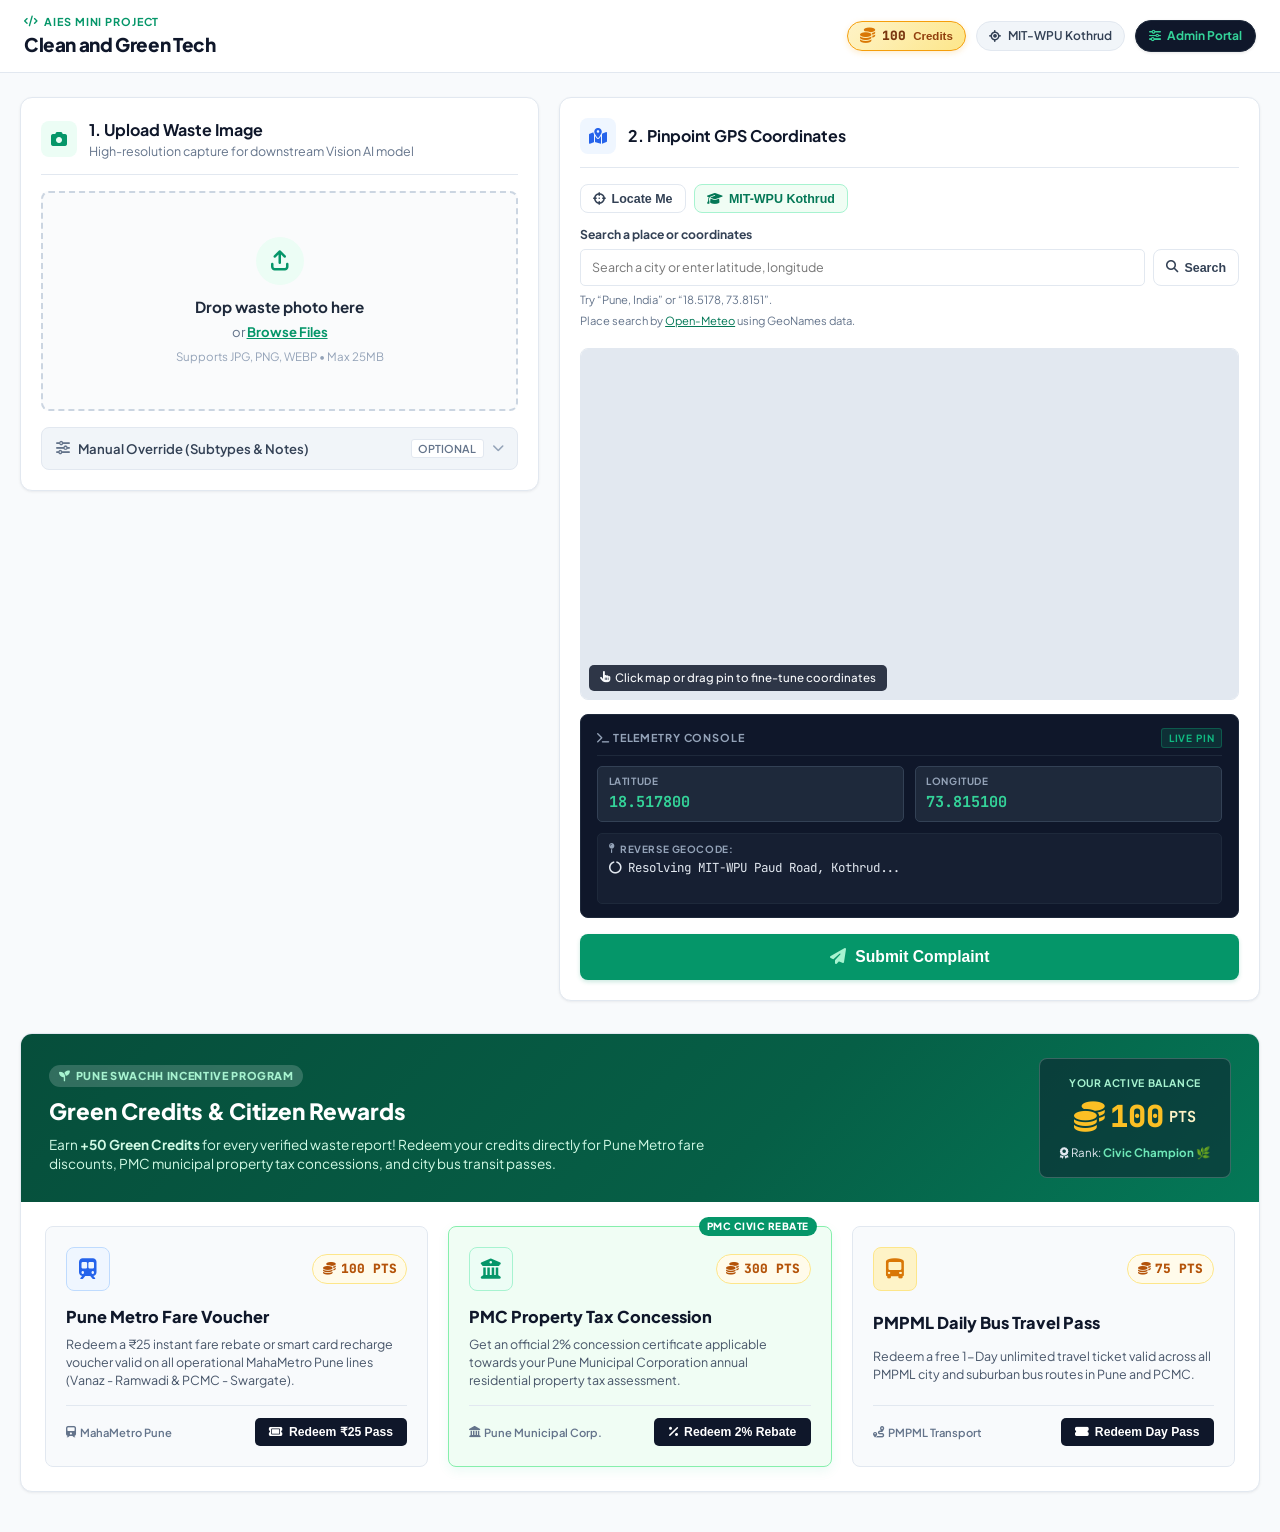
==== commit 7f9aed04: "Update AIES branding and add map search" ====
--- a/front end/index.html
+++ b/front end/index.html
@@ -3,7 +3,7 @@
 <head>
   <meta charset="UTF-8" />
   <meta name="viewport" content="width=device-width, initial-scale=1.0" />
-  <title>Clean and Green Tech | Team Pixel Minds</title>
+  <title>CleanGreen AI | AIES Mini Project</title>
 
   <!-- Google Fonts: Plus Jakarta Sans & JetBrains Mono -->
   <link rel="preconnect" href="https://fonts.googleapis.com">
@@ -26,8 +26,8 @@
     <div class="nav-container">
       <div class="brand">
         <div class="brand-text">
-          <div class="team-tag">
-            <i class="fa-solid fa-code"></i> TEAM PIXEL MINDS
+          <div class="project-tag">
+            <i class="fa-solid fa-code"></i> AIES MINI PROJECT
           </div>
           <h1 class="brand-title">Clean and Green Tech</h1>
         </div>
@@ -160,6 +160,30 @@
           </button>
         </div>
 
+        <div class="map-search" role="search" aria-label="Search map location">
+          <label class="map-search-label" for="map-search-input">Search a place or coordinates</label>
+          <div class="map-search-row">
+            <input
+              id="map-search-input"
+              class="map-search-input"
+              type="search"
+              maxlength="120"
+              placeholder="Search a city or enter latitude, longitude"
+              autocomplete="off"
+              aria-describedby="map-search-help map-search-status"
+            />
+            <button type="button" class="control-btn map-search-button" id="btn-map-search">
+              <i class="fa-solid fa-magnifying-glass"></i> Search
+            </button>
+          </div>
+          <p id="map-search-help" class="map-search-help">Try “Pune, India” or “18.5178, 73.8151”.</p>
+          <p class="map-search-attribution">
+            Place search by <a href="https://open-meteo.com/en/docs/geocoding-api" target="_blank" rel="noreferrer">Open-Meteo</a> using GeoNames data.
+          </p>
+          <div id="map-search-status" class="map-search-status" role="status" aria-live="polite"></div>
+          <div id="map-search-results" class="map-search-results" aria-live="polite"></div>
+        </div>
+
         <!-- Interactive Map Element -->
         <div class="map-wrapper">
           <div id="map"></div>
@@ -292,7 +316,7 @@
           <i class="fa-solid fa-check"></i>
         </div>
         <div>
-          <div class="modal-team-tag">TEAM PIXEL MINDS // CLEAN & GREEN TECH</div>
+          <div class="modal-team-tag">AIES MINI PROJECT // CLEAN & GREEN TECH</div>
           <h3>Complaint Submitted Successfully</h3>
         </div>
         <button type="button" class="modal-close" id="btn-modal-close" aria-label="Close">&times;</button>
@@ -344,6 +368,6 @@
   <!-- Exifr JS for reading GPS tags if present in uploaded photos -->
   <script src="https://cdn.jsdelivr.net/npm/exifr/dist/full.umd.js"></script>
   <!-- Application JS (Cache Busted) -->
-  <script src="app.js?v=3.0"></script>
+  <script src="app.js?v=3.3"></script>
 </body>
 </html>
--- a/front end/style.css
+++ b/front end/style.css
@@ -1,5 +1,5 @@
 /* ==========================================================================
-   Clean and Green Tech — Team Pixel Minds
+   Clean and Green Tech — AIES Mini Project
    Engineering-Grade Geo-Spatial Waste Spotter Interface
    ========================================================================== */
 
@@ -98,7 +98,7 @@
   box-shadow: 0 2px 5px rgba(0,0,0,0.08);
 }
 
-.team-tag {
+.project-tag {
   font-size: 0.68rem;
   font-weight: 700;
   letter-spacing: 0.08em;
@@ -552,6 +552,7 @@
    ========================================================================== */
 .map-controls {
   display: flex;
+  flex-wrap: wrap;
   gap: 0.5rem;
   margin-bottom: 0.75rem;
 }
@@ -584,6 +585,102 @@
   background-color: #f0fdf4;
   border-color: var(--primary-border);
   color: var(--primary-dark);
+}
+
+.map-search {
+  margin: 0 0 0.75rem;
+}
+
+.map-search-row {
+  display: flex;
+  gap: 0.5rem;
+}
+
+.map-search-label {
+  display: block;
+  margin-bottom: 0.35rem;
+  color: var(--slate-700);
+  font-size: 0.76rem;
+  font-weight: 700;
+}
+
+.map-search-input {
+  flex: 1;
+  min-width: 0;
+  padding: 0.52rem 0.7rem;
+  border: 1px solid var(--slate-200);
+  border-radius: var(--radius-sm);
+  background: #fff;
+  color: var(--slate-900);
+  font: inherit;
+  font-size: 0.78rem;
+}
+
+.map-search-input:focus {
+  outline: none;
+  border-color: var(--primary);
+  box-shadow: 0 0 0 2px var(--primary-glow);
+}
+
+.map-search-button {
+  white-space: nowrap;
+}
+
+.map-search-button:disabled {
+  cursor: wait;
+  opacity: 0.65;
+}
+
+.map-search-help,
+.map-search-attribution,
+.map-search-status {
+  margin: 0.35rem 0 0;
+  color: var(--slate-500);
+  font-size: 0.7rem;
+  line-height: 1.4;
+}
+
+.map-search-attribution a {
+  color: var(--primary-dark);
+}
+
+.map-search-results {
+  display: grid;
+  gap: 0.35rem;
+  margin-top: 0.45rem;
+}
+
+.map-search-result {
+  display: flex;
+  align-items: center;
+  justify-content: space-between;
+  gap: 0.75rem;
+  padding: 0.5rem 0.65rem;
+  border: 1px solid var(--slate-200);
+  border-radius: var(--radius-sm);
+  background: #fff;
+  color: var(--slate-800);
+  font: inherit;
+  font-size: 0.74rem;
+  text-align: left;
+  cursor: pointer;
+}
+
+.map-search-result:hover,
+.map-search-result:focus-visible {
+  border-color: var(--primary-border);
+  background: #f0fdf4;
+}
+
+.map-search-result-name {
+  font-weight: 700;
+}
+
+.map-search-result-coordinates {
+  color: var(--slate-500);
+  font-family: var(--font-mono, monospace);
+  font-size: 0.66rem;
+  white-space: nowrap;
 }
 
 .map-wrapper {
@@ -1152,6 +1249,14 @@
   }
 }
 
+@media (max-width: 520px) {
+  .map-search-result {
+    align-items: flex-start;
+    flex-direction: column;
+    gap: 0.2rem;
+  }
+}
+
 .reward-item-card {
   background: #f8fafc;
   border: 1px solid var(--slate-200);
@@ -1431,4 +1536,3 @@
   background: #e2e8f0;
   color: var(--slate-900);
 }
-
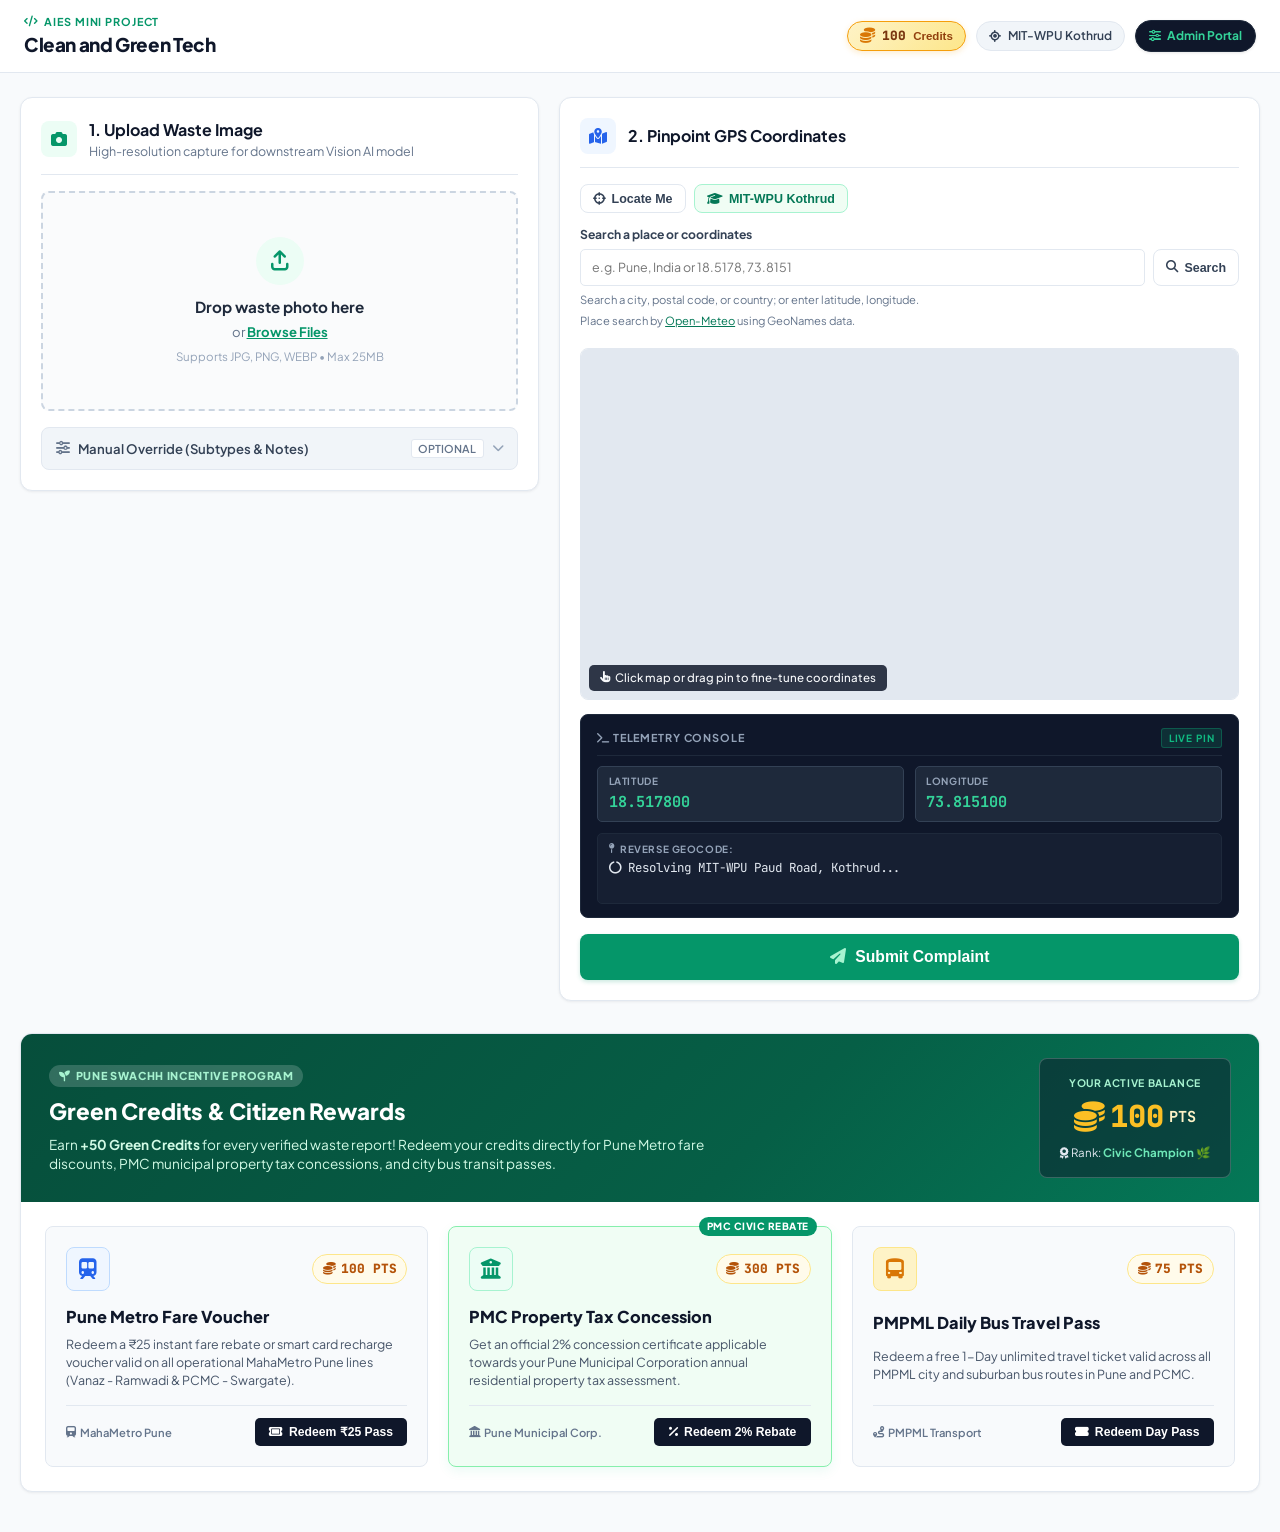
==== commit b9ac2386: "Improve map search place matching" ====
--- a/front end/index.html
+++ b/front end/index.html
@@ -17,7 +17,7 @@
   <link rel="stylesheet" href="https://cdnjs.cloudflare.com/ajax/libs/font-awesome/6.4.0/css/all.min.css" />
 
   <!-- Custom Stylesheet -->
-  <link rel="stylesheet" href="style.css" />
+  <link rel="stylesheet" href="style.css?v=3.3" />
 </head>
 <body>
 
@@ -168,7 +168,7 @@
               class="map-search-input"
               type="search"
               maxlength="120"
-              placeholder="Search a city or enter latitude, longitude"
+              placeholder="e.g. Pune, India or 18.5178, 73.8151"
               autocomplete="off"
               aria-describedby="map-search-help map-search-status"
             />
@@ -176,7 +176,7 @@
               <i class="fa-solid fa-magnifying-glass"></i> Search
             </button>
           </div>
-          <p id="map-search-help" class="map-search-help">Try “Pune, India” or “18.5178, 73.8151”.</p>
+          <p id="map-search-help" class="map-search-help">Search a city, postal code, or country; or enter latitude, longitude.</p>
           <p class="map-search-attribution">
             Place search by <a href="https://open-meteo.com/en/docs/geocoding-api" target="_blank" rel="noreferrer">Open-Meteo</a> using GeoNames data.
           </p>
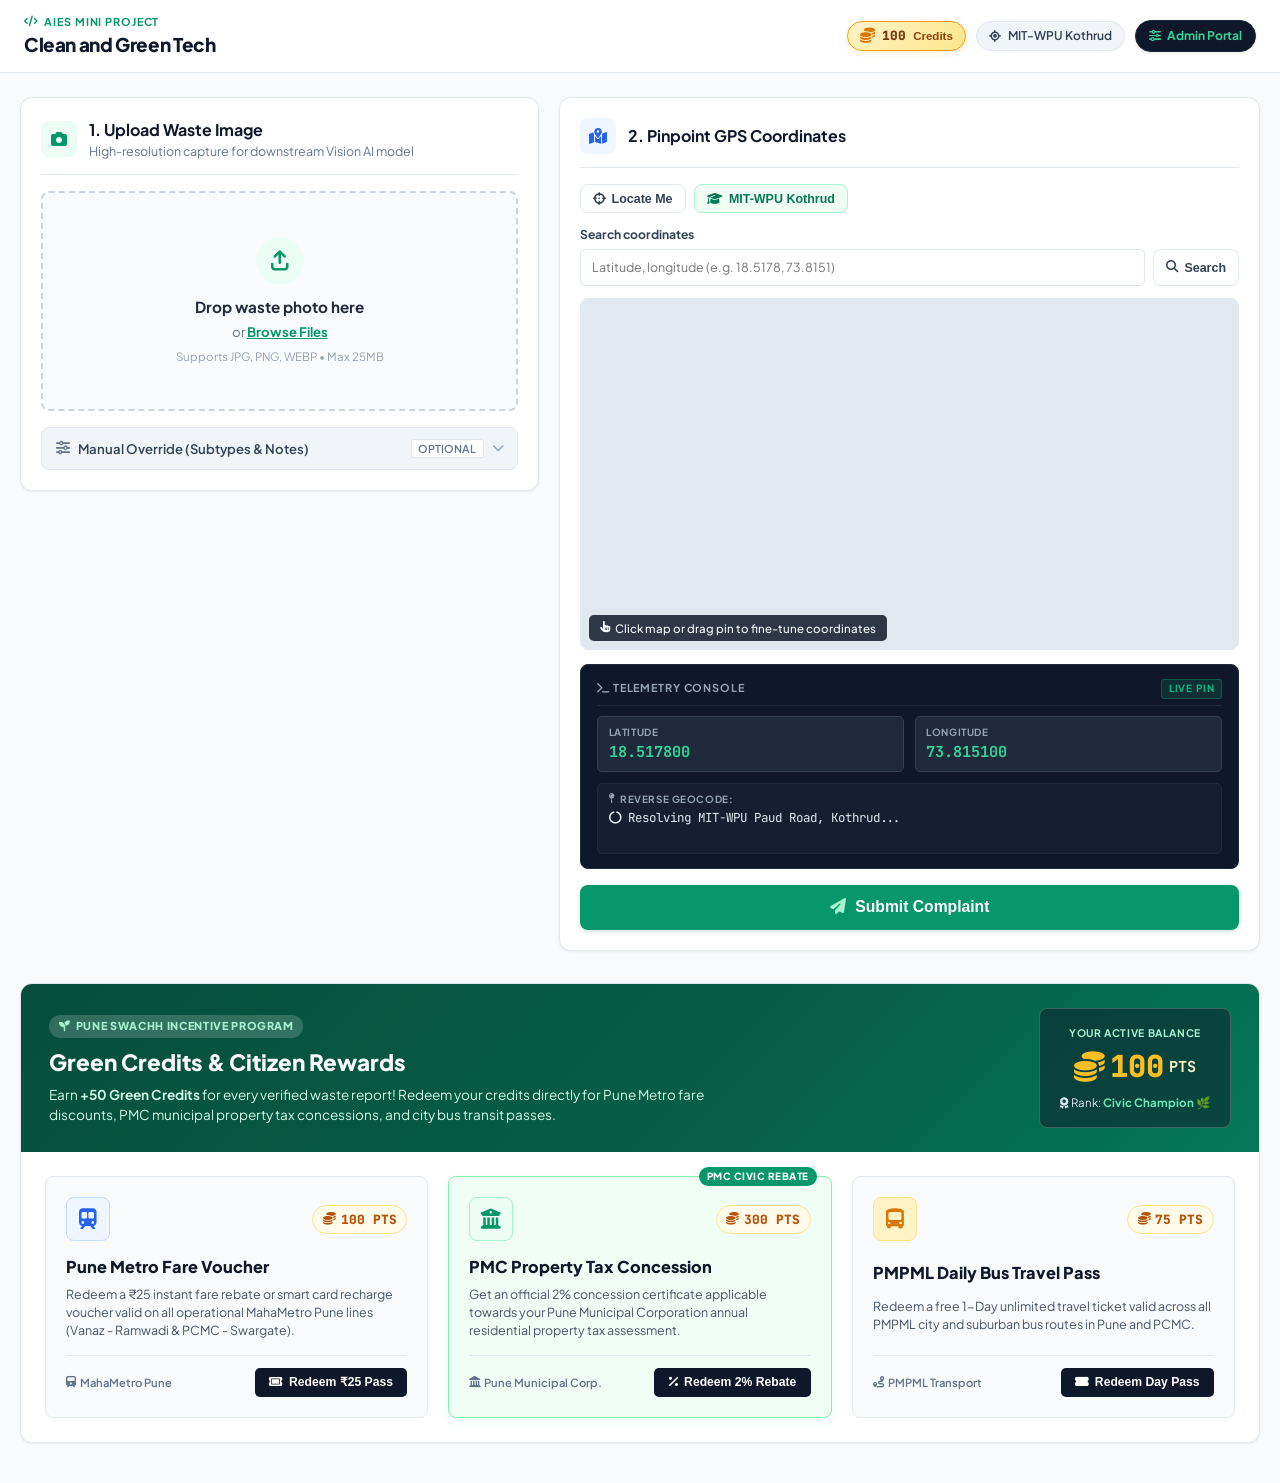
==== commit 59041762: "Keep map search coordinates only" ====
--- a/front end/index.html
+++ b/front end/index.html
@@ -160,28 +160,24 @@
           </button>
         </div>
 
-        <div class="map-search" role="search" aria-label="Search map location">
-          <label class="map-search-label" for="map-search-input">Search a place or coordinates</label>
+        <div class="map-search" role="search" aria-label="Search map coordinates">
+          <label class="map-search-label" for="map-search-input">Search coordinates</label>
           <div class="map-search-row">
             <input
               id="map-search-input"
               class="map-search-input"
-              type="search"
-              maxlength="120"
-              placeholder="e.g. Pune, India or 18.5178, 73.8151"
+              type="text"
+              maxlength="60"
+              placeholder="Latitude, longitude (e.g. 18.5178, 73.8151)"
               autocomplete="off"
-              aria-describedby="map-search-help map-search-status"
+              inputmode="decimal"
+              aria-describedby="map-search-status"
             />
             <button type="button" class="control-btn map-search-button" id="btn-map-search">
               <i class="fa-solid fa-magnifying-glass"></i> Search
             </button>
           </div>
-          <p id="map-search-help" class="map-search-help">Search a city, postal code, or country; or enter latitude, longitude.</p>
-          <p class="map-search-attribution">
-            Place search by <a href="https://open-meteo.com/en/docs/geocoding-api" target="_blank" rel="noreferrer">Open-Meteo</a> using GeoNames data.
-          </p>
           <div id="map-search-status" class="map-search-status" role="status" aria-live="polite"></div>
-          <div id="map-search-results" class="map-search-results" aria-live="polite"></div>
         </div>
 
         <!-- Interactive Map Element -->
--- a/front end/style.css
+++ b/front end/style.css
@@ -626,61 +626,11 @@
   white-space: nowrap;
 }
 
-.map-search-button:disabled {
-  cursor: wait;
-  opacity: 0.65;
-}
-
-.map-search-help,
-.map-search-attribution,
 .map-search-status {
   margin: 0.35rem 0 0;
   color: var(--slate-500);
   font-size: 0.7rem;
   line-height: 1.4;
-}
-
-.map-search-attribution a {
-  color: var(--primary-dark);
-}
-
-.map-search-results {
-  display: grid;
-  gap: 0.35rem;
-  margin-top: 0.45rem;
-}
-
-.map-search-result {
-  display: flex;
-  align-items: center;
-  justify-content: space-between;
-  gap: 0.75rem;
-  padding: 0.5rem 0.65rem;
-  border: 1px solid var(--slate-200);
-  border-radius: var(--radius-sm);
-  background: #fff;
-  color: var(--slate-800);
-  font: inherit;
-  font-size: 0.74rem;
-  text-align: left;
-  cursor: pointer;
-}
-
-.map-search-result:hover,
-.map-search-result:focus-visible {
-  border-color: var(--primary-border);
-  background: #f0fdf4;
-}
-
-.map-search-result-name {
-  font-weight: 700;
-}
-
-.map-search-result-coordinates {
-  color: var(--slate-500);
-  font-family: var(--font-mono, monospace);
-  font-size: 0.66rem;
-  white-space: nowrap;
 }
 
 .map-wrapper {
@@ -1249,14 +1199,6 @@
   }
 }
 
-@media (max-width: 520px) {
-  .map-search-result {
-    align-items: flex-start;
-    flex-direction: column;
-    gap: 0.2rem;
-  }
-}
-
 .reward-item-card {
   background: #f8fafc;
   border: 1px solid var(--slate-200);
